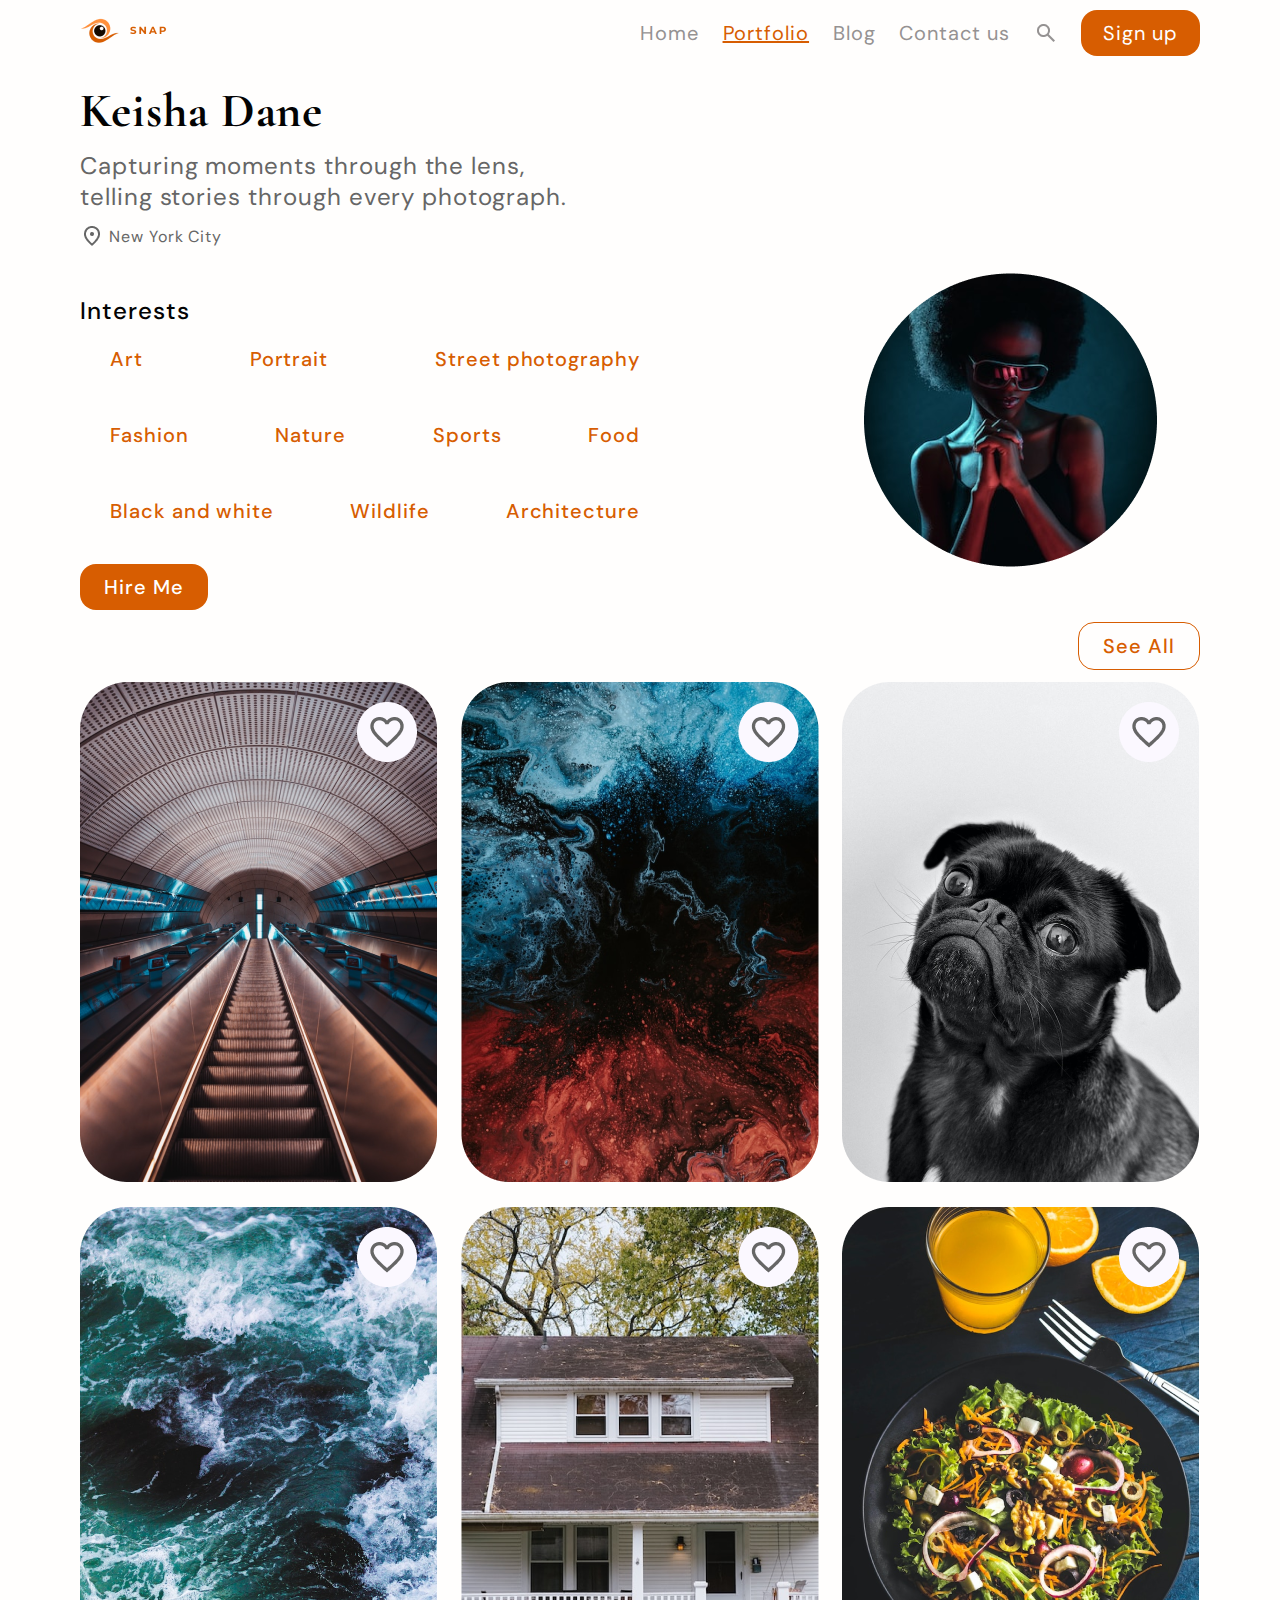
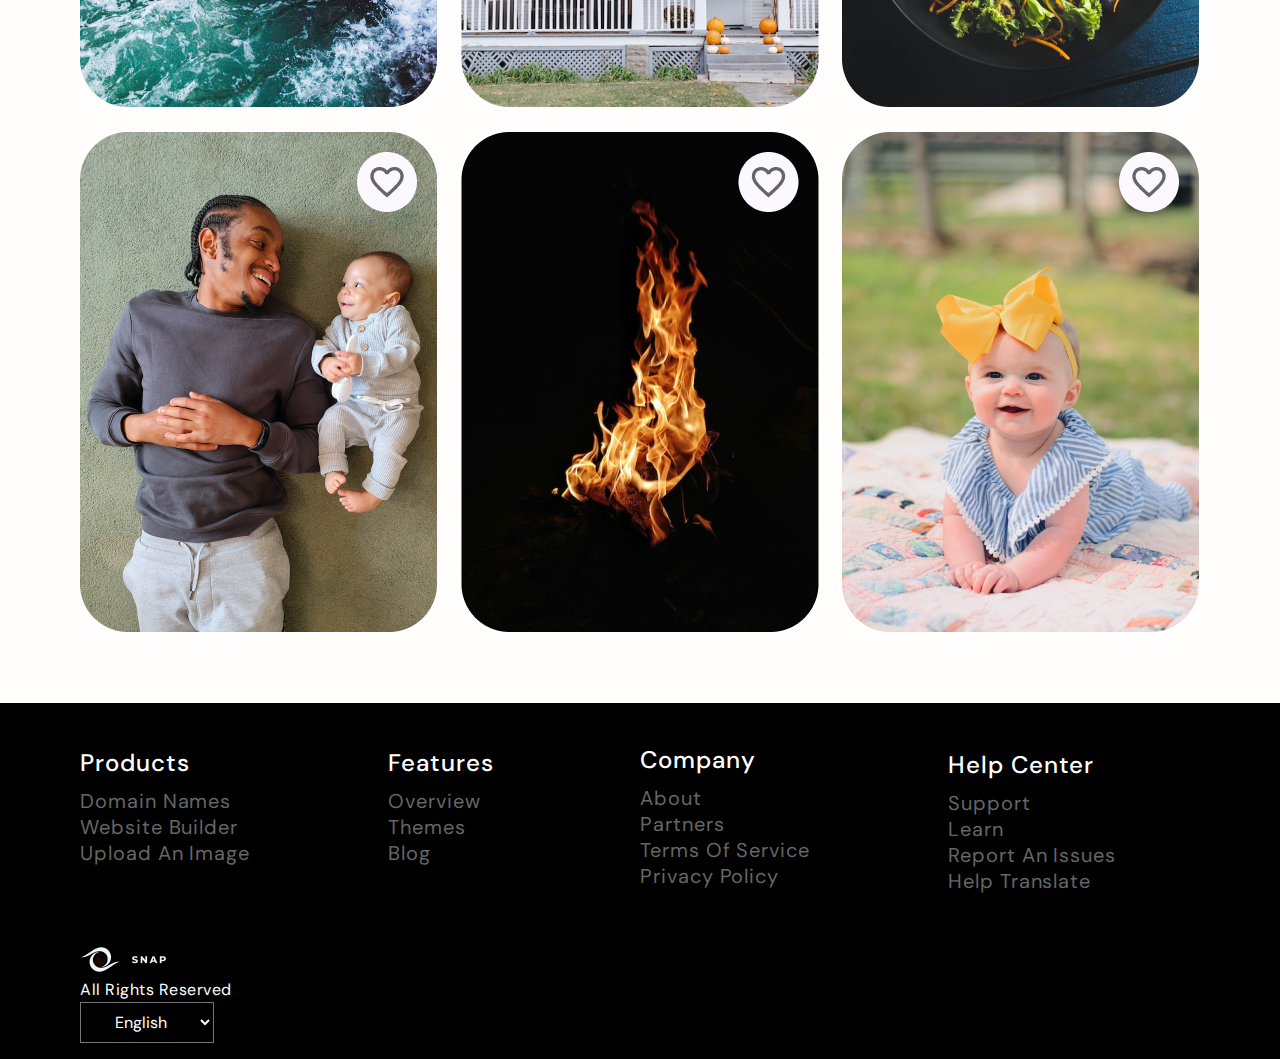
==== portfolio.html @ 491baa15 "snap!" ====
<!DOCTYPE html>
<html lang="en">
<head>
    <meta charset="UTF-8">
    <meta http-equiv="X-UA-Compatible" content="IE=edge">
    <meta name="viewport" content="width=device-width, initial-scale=1.0">
    <title>Portfolio</title>
    <link rel="stylesheet" href="./portfolio.css">
</head>
<body>
    <header>
        <div class="logo">
            <img src="./img/First link.png" alt="" class="desktop">
            <img src="./portfolio/img/ttttt 1.png" alt="" class="mobile">
        </div>
        <nav>
            <a href="#">Home</a>
            <a href="./portfolio.html" class="active">Portfolio</a>
            <a href="./header.html">Blog</a>
            <a href="#">Contact us</a>
            <img src="./img/Icon.png" alt="" class="icon">
            <a href="#" class="btn">Sign up</a>
            <input type="search" name="search" id="search" placeholder="Search">
            <img src="./img/pfp.png" alt="" class="profile-mobile">
            <img src="./img/Icon (1).png" alt="" class="hamburger">
        </nav>
    </header>
    <div class="portfolio-container">
        <div class="portfolio-head">
            <h2>Keisha Dane</h2>
            <p>Capturing moments through the lens, telling stories through every photograph.</p>

            <div class="location">
                <img src="./img/material-symbols_location-on-outline.png" alt=""> <span>New York City</span>
            </div>
        </div>
        <div class="interests">
            <div class="interest-text">
                <h3>Interests</h3>
                <div class="tags">
                    <p>Art</p>
                    <p>Portrait</p>
                    <p class="show">Street photography</p>
                    <p class="show">Fashion</p>
                    <p class="show">Nature</p>
                    <p class="show">Sports</p>
                    <p>Food</p>
                    <p class="show">Black and white</p>
                    <p class="show">Wildlife</p>
                    <p class="show">Architecture</p>
                </div>
                <a href="#">Hire Me</a>
            </div>

            <div class="pfp">
                <img src="./img/Profile.png" alt="">
            </div>
        </div>

        <button class="btn">
            see all
        </button>
        <div class="portfolio-content">
            <div class="portfolio-images">
                <div class="one">
                    <img src="./img/1.png" alt="">
                </div>
                <div class="two">
                    <img src="./img/2.png" alt="">
                </div>
                <div class="three">
                    <img src="./img/3.png" alt="">
                </div>
                <div class="four">
                    <img src="./img/8.png" alt="">
                </div>
                <div class="five">
                    <img src="./img/4.png" alt="">
                </div>
                <div class="six">
                    <img src="./img/5.png" alt="">
                </div>
                <div class="seven">
                    <img src="./img/9.png" alt="">
                </div>
                <div class="eight">
                    <img src="./img/6.png" alt="">
                </div>
                <div class="nine">
                    <img src="./img/7.png" alt="">
                </div>
            </div>
        </div>
    </div>
    <footer>
        <div class="foot">
            <div class="one">
                <div class="product">
                    <h3>Products</h3>
                    <p>Domain names</p>
                    <p>website builder</p>
                    <p>upload an image</p>
                </div>
                <div class="features">
                    <h3>features</h3>
                    <p>Overview</p>
                    <p>themes</p>
                    <p>blog</p>
                </div>
            </div>
            <div class="two">
                <div class="company">
                    <h3>Company</h3>
                    <p>about</p>
                    <p>partners</p>
                    <p>terms of service</p>
                    <p>privacy policy</p>
                </div>
                <div class="help">
                    <h3>Help center</h3>
                    <p>support</p>
                    <p>learn</p>
                    <p>report an issues</p>
                    <p>help translate</p>
                </div>
            </div>
        </div>

        <div class="reserve">
            <div class="footer-logo">
                <img src="./img/link.png" alt="">
            </div>
            <p>All rights reserved</p>
            <select name="lang" id="lang">
                <option value="english">English</option>
            </select>
        </div>
    </footer>
</body>
</html>
---- portfolio.css ----
@import url('https://fonts.googleapis.com/css2?family=Cormorant+Garamond:wght@300;400;500;600&family=DM+Sans:wght@400;500;700&display=swap');

* {
    padding: 0;
    margin: 0;
    box-sizing: border-box;
    text-decoration: none;
    font-family: 'DM Sans', sans-serif;
}

img {
    max-width: 100%;
}

body {
    background: #FFFEFD;
}

#search {
    display: none;
}

.hamburger {
    display: none;
}

img {
    max-width: 100%;
}

header {
    display: flex;
    justify-content: space-between;
    align-items: center;
    padding: 10px 80px;
}

header .logo {
    width: 45%;
}

.mobile {
    display: none;
}

nav {
    display: flex;
    justify-content: space-between;
    align-items: center;
    width: 50%;
}

nav a {
    text-decoration: none;
    font-weight: 400;
    font-size: 20px;
    line-height: 26px;
    letter-spacing: 0.944444px;
    color: #959292;

}

.active {
    color: #D75D01;
    text-decoration: underline #D75D01;
}

.btn {
    background: #D75D01;
    border-radius: 16px;
    padding: 10px 22px;
    color: white;
}

.btn:hover {
    border: 1px solid #D75D01;
    color: #D75D01;
    background: none;
}

footer {
    background: #000000;
}

.foot {
    display: flex;
    justify-content: space-between;
    align-items: center;
    padding: 16px 80px;
}

.foot .one,
.foot .two {
    display: flex;
    justify-content: space-between;
    align-items: center;
    width: 50%;
}


.product {
    width: 45%;
}

.features {
    width: 45%;
}

.company {
    width: 45%;
    margin-top: 20px;
}

.help {
    width: 45%;
    margin-top: 30px;
}

footer p {
    color: #666666;
    font-weight: 400;
    font-size: 20px;
    line-height: 26px;
    letter-spacing: 0.944444px;
    text-transform: capitalize;
}

footer h3 {
    color: white;
    text-transform: capitalize;
    font-weight: 500;
    font-size: 24px;
    line-height: 31px;
    letter-spacing: 0.944444px;
    margin-bottom: 10px;
}

.reserve {
    padding: 16px 80px;
}

.reserve p {
    font-weight: 400;
    font-size: 16px;
    line-height: 150%;
    letter-spacing: 0.5px;
    color: #FFFFFF;
}

select {
    background: #000;
    color: white;
    padding: 8px 30px;
    text-align: start;
    font-weight: 400;
    font-size: 16px;
    line-height: 21px;
}

.profile-mobile {
    display: none;
}

.portfolio-container {
    padding: 16px 80px;
}

.portfolio-head {
    width: 45%;
}

.portfolio-head h2 {
    margin-bottom: 10px;
    font-family: 'Cormorant Garamond';
    font-weight: 700;
    font-size: 48px;
    line-height: 58px;
    letter-spacing: 0.944444px;
    color: #030303;
}

.portfolio-head p {
    margin-bottom: 12px;
    font-weight: 400;
    font-size: 24px;
    line-height: 31px;
    letter-spacing: 0.944444px;
    color: #666666;

}

.location {
    display: flex;
    align-items: center;
    gap: 5px;
    margin-bottom: 25px;
}

.location span {
    font-weight: 400;
    font-size: 16px;
    line-height: 21px;
    letter-spacing: 0.944444px;
    color: #666666;
}

.interests {
    display: flex;
    justify-content: space-between;
    align-items: center;
}

.interest-text {
    width: 50%;
}

.tags {
    display: flex;
    align-items: center;
    justify-content: space-between;
    flex-wrap: wrap;
    gap: 50px;
    margin-bottom: 50px;
    text-align: center;
    
}

.interest-text .tags{
    margin-left: 30px;
}

.tags p {
    font-weight: 500;
    font-size: 20px;
    line-height: 26px;
    letter-spacing: 0.944444px;
    color: #D75D01;
}

.pfp {
    width: 30%;
    margin-bottom: 50px;
}

.interest-text h3 {
    font-weight: 500;
    font-size: 24px;
    line-height: 31px;
    letter-spacing: 0.944444px;
    color: #030303;
    margin-bottom: 20px;
}

.interest-text a {
    background: #D75D01;
    border-radius: 16px;
    padding: 10px 24px;
    font-weight: 500;
    font-size: 20px;
    line-height: 26px;
    letter-spacing: 0.944444px;
    color: #FFFFFF;
}

.interest-text a:hover {
    background: none;
    border: 1px solid #D75D01;
    color: #D75D01;
}

.portfolio-content {
    margin-top: 0px;
}

.portfolio-container .btn {
    float: right;
    border: none;
    background: none;
    border: 1px solid #D75D01;
    padding: 10px 24px;
    border-radius: 16px;
    text-transform: capitalize;
    cursor: pointer;
    color: #D75D01;
    font-weight: 500;
    font-size: 20px;
    line-height: 26px;
    letter-spacing: 0.944444px;
}

.portfolio-container .btn:hover {
    background: #D75D01;
    color: white;
}

.portfolio-images {
    margin-top: 60px;
    display: flex;
    justify-content: space-between;
    align-items: center;
    flex-wrap: wrap;
}

.one,
.two,
.three {
    width: 32%;
    margin-bottom: 20px;
}

.four,
.five,
.six {
    width: 32%;
    margin-bottom: 20px;
}

.seven,
.eight,
.nine {
    width: 32%;
    margin-bottom: 50px;
}

@media screen and (max-width: 800px) and (min-width: 320px) {
    .portfolio-container {
        padding: 16px 20px;
    }

    .portfolio-head {
        width: 100%;
    }

    .portfolio-head h2{
        font-size: 24px;
    }

    .portfolio-head p{
        font-size: 16px;
    }

    .location span{
        font-size: 10px;
    }

    .interest-text a{
        font-size: 16px;
    }

    .interest-text h3{
        font-size: 20px;
    }

    .pfp {
        display: none;
    }

    .profile-mobile {
        display: block;
        margin-left: 10px;
    }

    .interest-text {
        width: 100%;
        position: relative;
        margin-top: 60px;
    }

    .interest-text a {
        position: absolute;
        top: -60%;
    }

    /* .tags {
        gap: px;
    } */

    .interest-text .tags{
        margin-left: 10px;
    }

    .tags p{
        font-size: 16px;
    }

    .btn {
        display: none;
    }

    .portfolio-images {
        flex-direction: column;
        margin-top: -20px;
    }

    .show{
        display: none;
    }

    .one,
    .two,
    .three,
    .four,
    .five,
    .six,
    .seven,
    .eight,
    .nine {
        width: 100%;
    }

    header {
        padding: 16px 20px;
        position: relative;
    }

    nav a {
        display: none;
    }

    .logo {
        width: 30%;
        margin-left: -15px;
    }

    .desktop {
        display: none;
    }

    .mobile {
        display: block;
    }

    #search {
        display: block;
        /* margin: 0 auto; */
        margin-left: -115px;
        align-items: center;
        justify-content: center;
        padding: 8px 15px;
        border: none;
        background: #F4F4F4;
        border-radius: 16px;
    }

    #search::placeholder {
        text-align: center;
    }

    .icon {
        position: absolute;
        left: 20%;
        top: 33%;
    }

    .hamburger {
        display: block;
        width: 20%;
        margin-left: 10px;
    }

    .foot {
        flex-direction: column;
        flex-wrap: wrap;
        padding: 16px 20px;
    }

    footer h3 {
        font-size: 20px;
    }

    footer p {
        font-size: 16px;
    }

    .foot .one,
    .foot .two {
        width: 100%;
    }

    .product {
        width: 50%;
        margin-top: 25px;
    }

    .features {
        width: 50%;
        margin-left: 20px;
        margin-top: -20px;
    }

    .company {
        width: 50%;
    }

    .help {
        width: 50%;
        margin-top: 20px;
        margin-left: 20px;
    }

    .reserve {
        margin-left: -60px;
    }
}
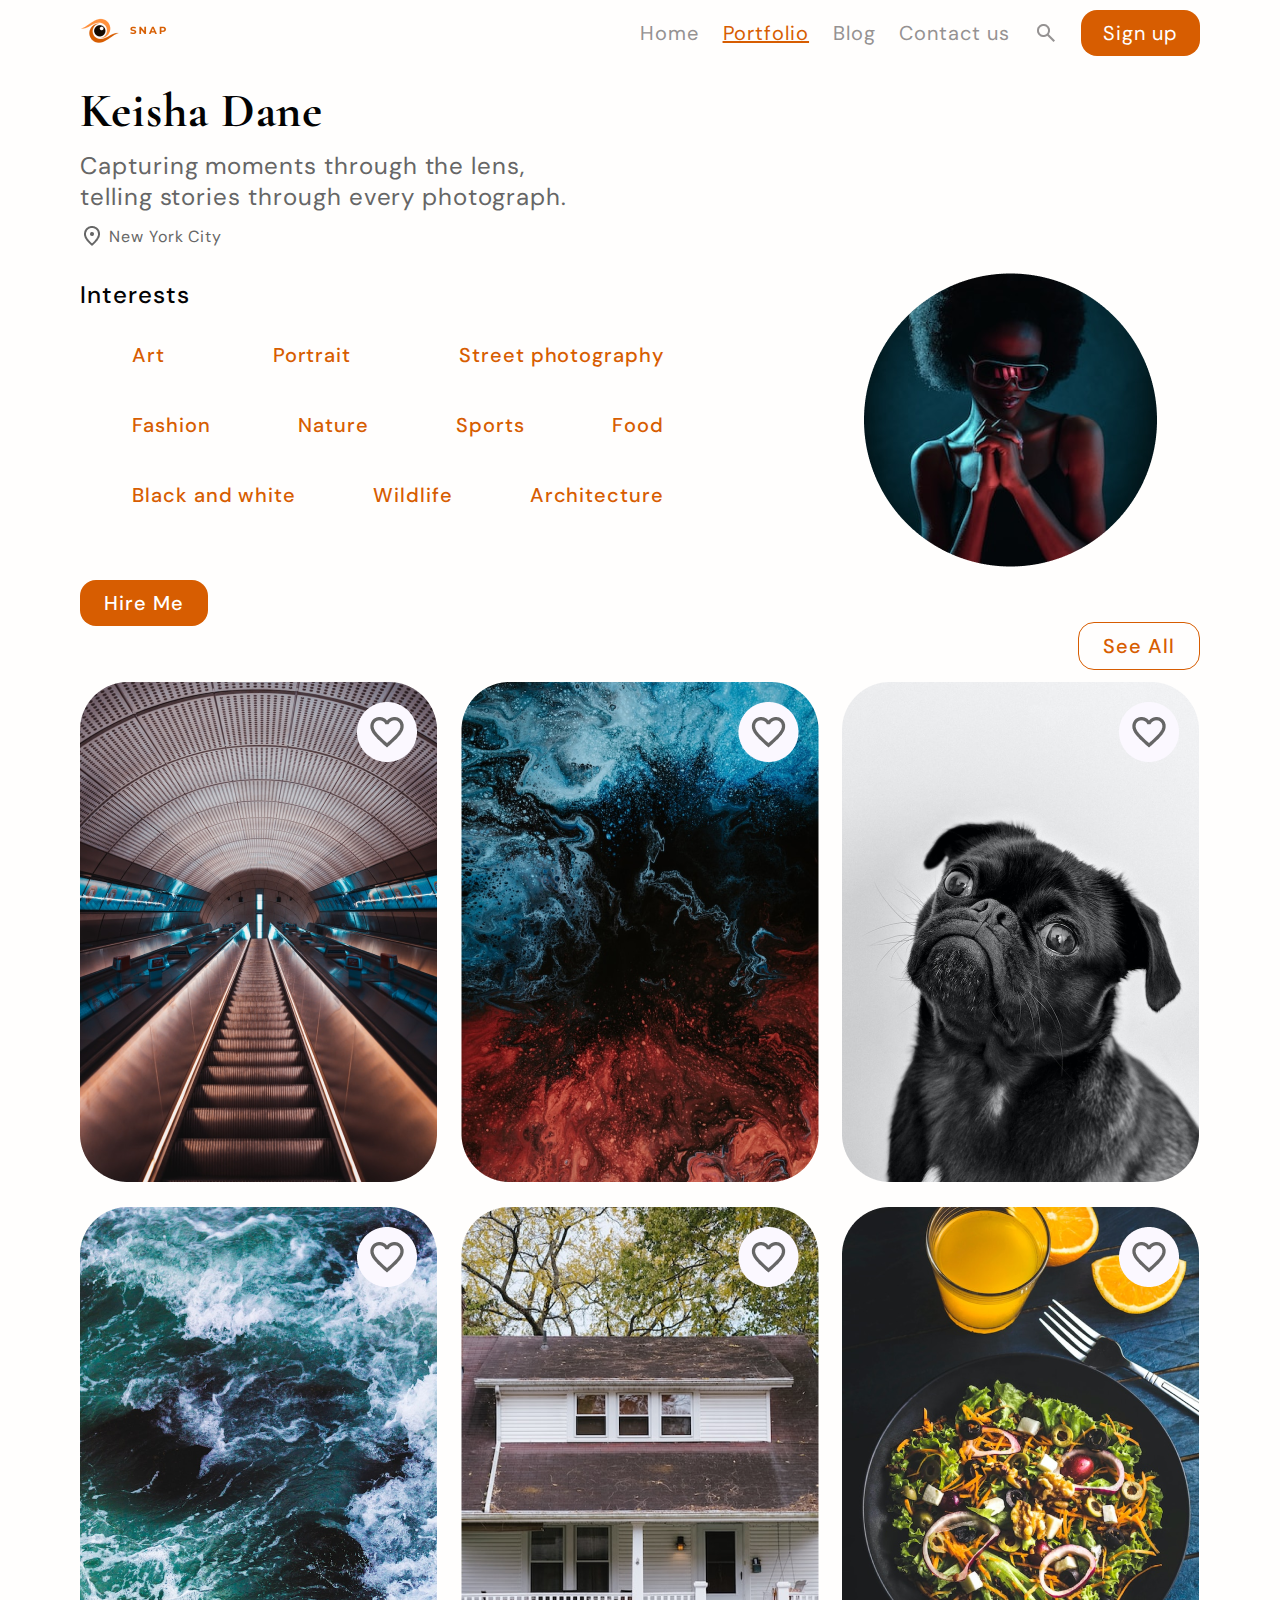
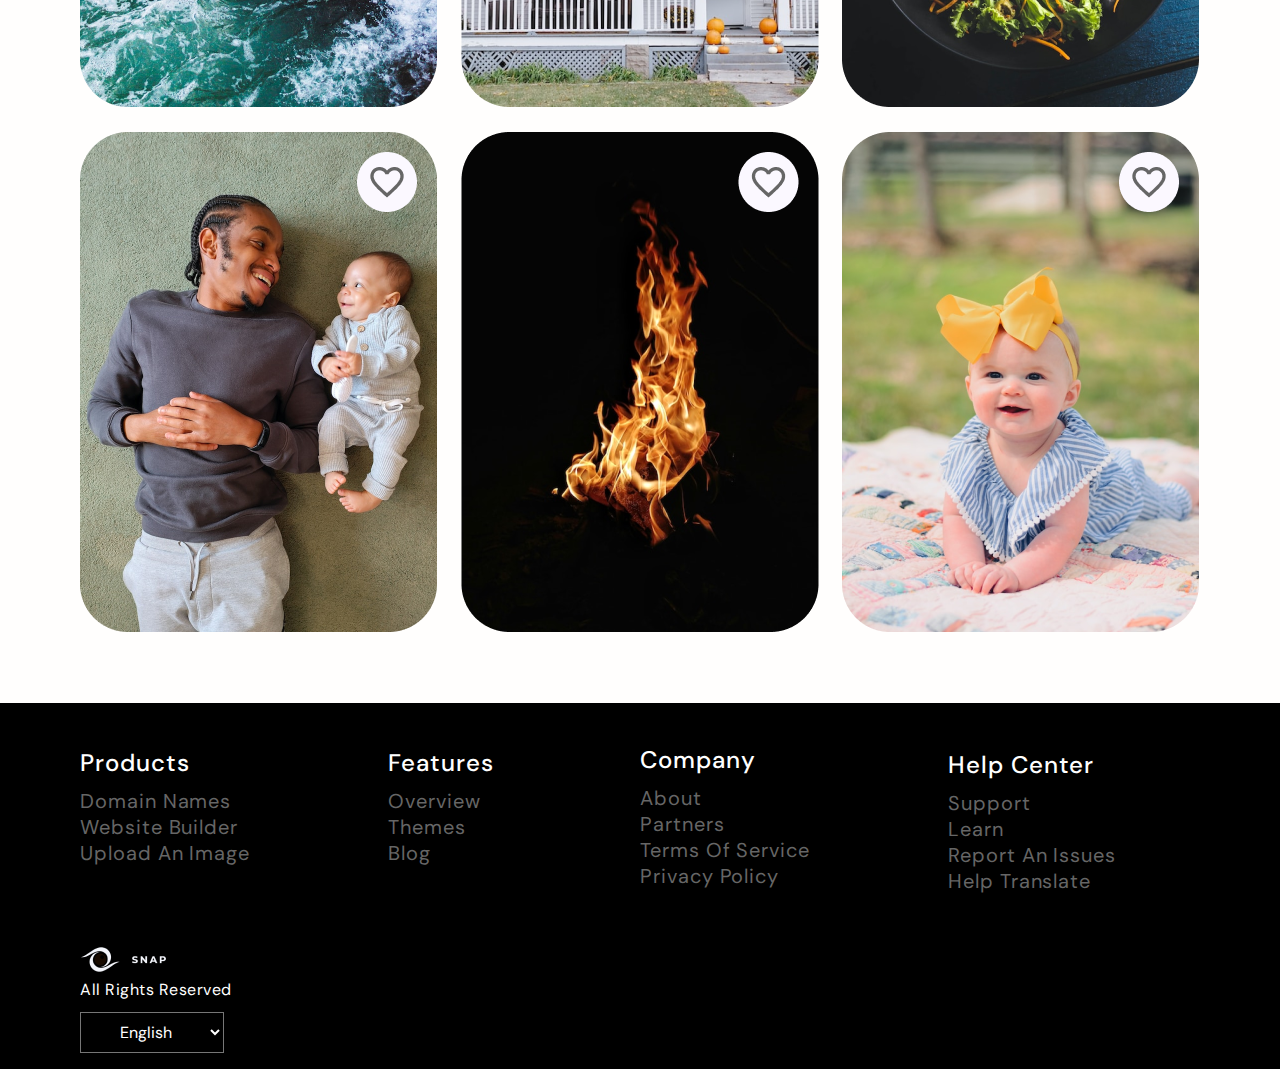
==== commit a3153c70: "update" ====
--- a/portfolio.html
+++ b/portfolio.html
@@ -16,7 +16,7 @@
         <nav>
             <a href="#">Home</a>
             <a href="./portfolio.html" class="active">Portfolio</a>
-            <a href="./header.html">Blog</a>
+            <a href="./index.html">Blog</a>
             <a href="#">Contact us</a>
             <img src="./img/Icon.png" alt="" class="icon">
             <a href="#" class="btn">Sign up</a>
@@ -38,18 +38,18 @@
             <div class="interest-text">
                 <h3>Interests</h3>
                 <div class="tags">
-                    <p>Art</p>
-                    <p>Portrait</p>
-                    <p class="show">Street photography</p>
-                    <p class="show">Fashion</p>
-                    <p class="show">Nature</p>
-                    <p class="show">Sports</p>
-                    <p>Food</p>
-                    <p class="show">Black and white</p>
-                    <p class="show">Wildlife</p>
-                    <p class="show">Architecture</p>
+                    <a href="#" class="art">Art</a>
+                    <a href="#" class="port">Portrait</a>
+                    <a href="#" class="show street">Street photography</a>
+                    <a href="#" class="show fashion">Fashion</a>
+                    <a href="#" class="show nature">Nature</a>
+                    <a href="#" class="show sport">Sports</a>
+                    <a href="#" class="food">Food</a>
+                    <a href="#" class="show bnw">Black and white</a>
+                    <a href="#" class="show wild">Wildlife</a>
+                    <a href="#" class="show arc">Architecture</a>
                 </div>
-                <a href="#">Hire Me</a>
+                <a href="#" class="interest-btn">Hire Me</a>
             </div>
 
             <div class="pfp">
--- a/portfolio.css
+++ b/portfolio.css
@@ -150,12 +150,14 @@
 select {
     background: #000;
     color: white;
-    padding: 8px 30px;
+    padding: 8px 35px;
     text-align: start;
     font-weight: 400;
     font-size: 16px;
     line-height: 21px;
-}
+    margin-top: 10px;
+}
+
 
 .profile-mobile {
     display: none;
@@ -211,7 +213,7 @@
 }
 
 .interest-text {
-    width: 50%;
+    width: 55%;
 }
 
 .tags {
@@ -219,22 +221,33 @@
     align-items: center;
     justify-content: space-between;
     flex-wrap: wrap;
-    gap: 50px;
+    /* gap: 80px; */
     margin-bottom: 50px;
     text-align: center;
-    
 }
 
 .interest-text .tags{
-    margin-left: 30px;
-}
-
-.tags p {
+    margin-left: 20px;
+}
+
+.tags a {
+    white-space: nowrap;
     font-weight: 500;
     font-size: 20px;
     line-height: 26px;
     letter-spacing: 0.944444px;
     color: #D75D01;
+    /* border: 1px solid #D75D01; */
+    padding: 12px 32px;
+    margin-bottom: 20px;
+}
+
+.tags a:hover{
+    background: #D75D01;
+    padding: 12px 32px;
+    color: #FFFFFF;
+    border-radius: 16px;
+    margin-bottom: 20px;
 }
 
 .pfp {
@@ -251,7 +264,7 @@
     margin-bottom: 20px;
 }
 
-.interest-text a {
+.interest-btn  {
     background: #D75D01;
     border-radius: 16px;
     padding: 10px 24px;
@@ -262,7 +275,7 @@
     color: #FFFFFF;
 }
 
-.interest-text a:hover {
+.interest-btn:hover {
     background: none;
     border: 1px solid #D75D01;
     color: #D75D01;
@@ -325,6 +338,7 @@
 @media screen and (max-width: 800px) and (min-width: 320px) {
     .portfolio-container {
         padding: 16px 20px;
+        margin: 0 auto;
     }
 
     .portfolio-head {
@@ -343,7 +357,7 @@
         font-size: 10px;
     }
 
-    .interest-text a{
+    .interest-btn{
         font-size: 16px;
     }
 
@@ -357,7 +371,7 @@
 
     .profile-mobile {
         display: block;
-        margin-left: 10px;
+        margin-right: -10px;
     }
 
     .interest-text {
@@ -366,9 +380,9 @@
         margin-top: 60px;
     }
 
-    .interest-text a {
+    .interest-btn {
         position: absolute;
-        top: -60%;
+        top: -40%;
     }
 
     /* .tags {
@@ -379,8 +393,9 @@
         margin-left: 10px;
     }
 
-    .tags p{
+    .tags a{
         font-size: 16px;
+        padding: 10px 22px;
     }
 
     .btn {
@@ -410,6 +425,7 @@
 
     header {
         padding: 16px 20px;
+        margin: 0 auto;
         position: relative;
     }
 
@@ -419,7 +435,7 @@
 
     .logo {
         width: 30%;
-        margin-left: -15px;
+        margin-left: -10px;
     }
 
     .desktop {
@@ -433,7 +449,7 @@
     #search {
         display: block;
         /* margin: 0 auto; */
-        margin-left: -115px;
+        margin-left: -110px;
         align-items: center;
         justify-content: center;
         padding: 8px 15px;
@@ -448,14 +464,15 @@
 
     .icon {
         position: absolute;
-        left: 20%;
+        left: 25%;
         top: 33%;
     }
 
     .hamburger {
         display: block;
         width: 20%;
-        margin-left: 10px;
+        margin-left: 15px;
+        
     }
 
     .foot {
@@ -485,7 +502,7 @@
     .features {
         width: 50%;
         margin-left: 20px;
-        margin-top: -20px;
+        margin-top: 25px;
     }
 
     .company {
